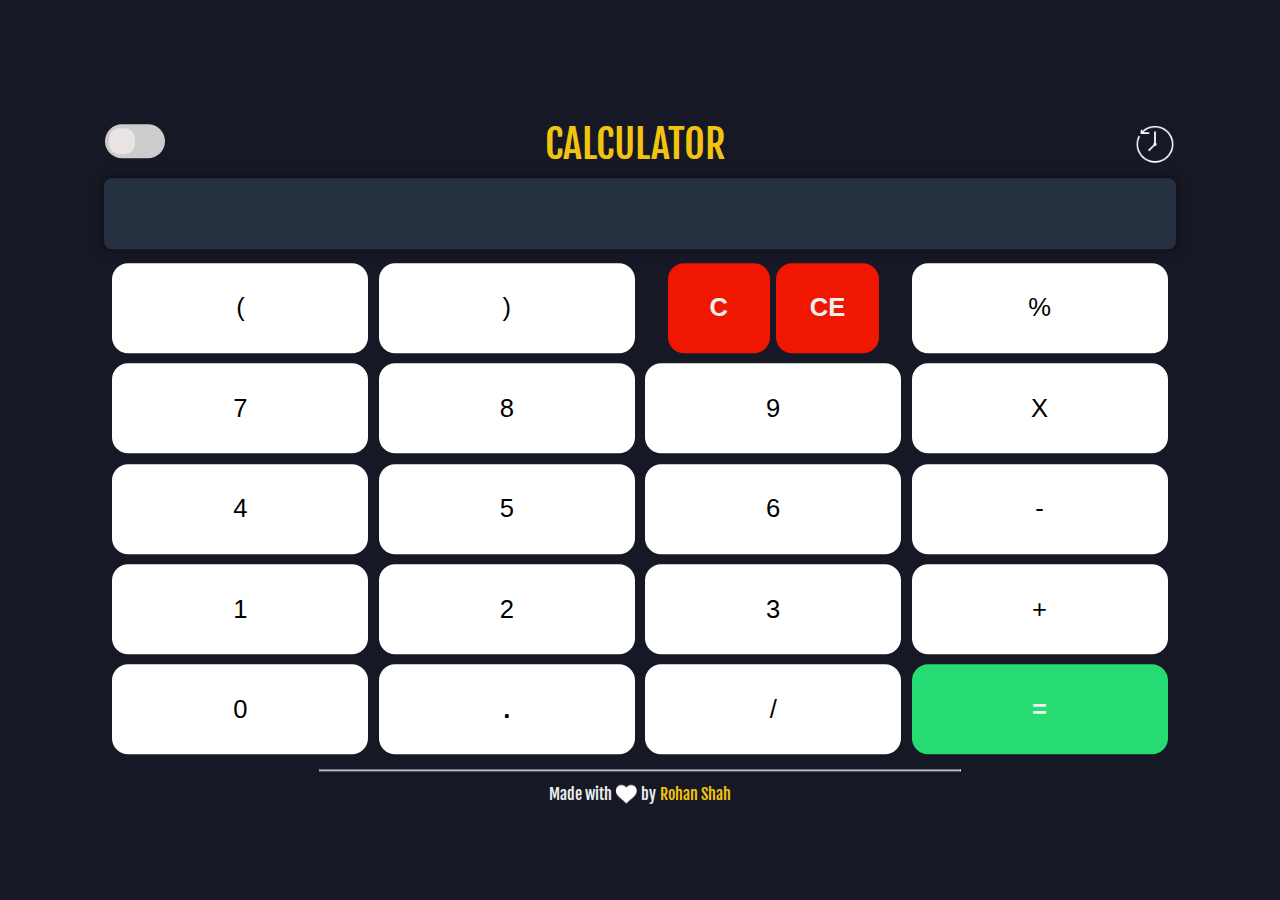
==== index.html @ 9eceb6a0 "Add files via upload" ====
<!DOCTYPE html>
<html lang="en">

<head>
	<meta charset="UTF-8">
	<meta name="viewport" content="width=device-width, height=device-height, initial-scale=1 user-scalable=no, shrink-to-fit=no">
	<meta http-equiv="X-UA-Compatible" content="ie=edge">
	<title>Calculator Rohan Sah</title>
	<link rel="stylesheet" href="./css/style.css">
	<link href="https://fonts.googleapis.com/css?family=Fjalla+One&display=swap" rel="stylesheet">
	<!-- Common Tags -->
    <meta content='#171825' name='theme-color' />
    <meta name="keywords"
        content="JavaScript Calculator, Rohan, JavaScript, Calculator, JavaScript Calculator, JSCalci, JavaScriptCalci, Rohan Shah>
    <!-- Open Graph general (Facebook, Pinterest & Google+) -->
    <meta property="og:title" content="Simple JavaScript Calculator" />
    <meta property="og:description"
        content="Simple JavaScript Calculator by Rohan Shah" />
    <meta property="og:image"
        content="./images/meta.jpg" />
    <meta property="og:site_name" content="Simple JavaScript Calculator" />
    <meta property="og:locale" content="en_US" />
    <meta property="fb:admins" content="245221532650178" />
    <meta property="og:type" content="website" />
    <!-- Search Engine -->
    <meta property="description"
        content="Simple JavaScript Calculator by Rohan Shah" />
    <meta property="image"
        content="./images/meta.jpg" />
    <!-- Schema.org for Google -->
    <meta itemprop="name" content="Simple JavaScript Calculator" />
    <meta itemprop="description"
        content="Simple JavaScript Calculator by Rohan Shah" />
    <meta itemprop="image"
        content="./images/meta.jpg" />
    <!-- Twitter -->
    <meta property="twitter:card" content="summary_large_image" />
    <meta property="twitter:title" content="Simple JavaScript Calculator" />
    <meta property="twitter:description"
        content="Simple JavaScript Calculator by Rohan Shah" />
    <meta property="twitter:creator" content="@rohanshah" />
    <meta property="twitter:creator:id" content="@rohanshah" />
    <meta property="twitter:image:src"
        content="./images/meta.jpg" />
	<meta property="twitter:image" content="Calculator by Rohan Shah" />
	<link rel='icon' type='image/x-icon' href='./images/favicon.ico' />
</head>
<body>
    
	<div class="container">
        <h1>
            <div class="toggle-container">
                <label class="toggle-switch">
                    <input type="checkbox" id="toggle-mode" />
                    <span class="toggle-slider"></span>
                </label>
            </div>
            <a class="tittle" onclick="location.reload();">CALCULATOR</a>
            <img id="historybutton" src="./images/history.png">	
        </h1>
        <div class="calculator">
            <input type="text" name="screen" id="answer" readonly>
            <table>
                <tr>
                    <td><button>(</button></td>
                    <td><button>)</button></td>
                    <td>
                        <div class="row">
                            <div class="col">
                                <button onclick="clearAll()">C</button>
                            </div>
                            <div class="col">
                                <button onclick="deleteLastEntry()">CE</button>
                            </div>
                        </div>
                    </td>
                    <td><button>%</button></td>
                </tr>
                <tr>
                    <td><button>7</button></td>
                    <td><button>8</button></td>
                    <td><button>9</button></td>
                    <td><button>X</button></td>
                </tr>
                <tr>
                    <td><button>4</button></td>
                    <td><button>5</button></td>
                    <td><button>6</button></td>
                    <td><button>-</button></td>
                </tr>
                <tr>
                    <td><button>1</button></td>
                    <td><button>2</button></td>
                    <td><button>3</button></td>
                    <td><button>+</button></td>
                </tr>
                <tr>
                    <td><button>0</button></td>
                    <td><button style="font-weight: bold;">.</button></td>
                    <td><button>/</button></td>
                    <td><button style="background-color: #25db72; font-weight: bold; color: #ecf0f1;">=</button></td>
                </tr>
            </table>
            <hr style="max-width: 50vw;">
            <div style="font-size:1rem; display: flex; align-items: center; justify-content: center;">
                Made with <img style="margin: 0.15rem;" src="./images/heart.png"> by <a style="text-decoration: none; color: #f1c40f; margin-left: 0.25rem;" target="_blank" href="https://www.rohanshah.com.np/">Rohan Shah</a>
            </div>
        </div>
	</div>
    <div id="bar1" class = "bars"></div>
    <div id="bar2" class = "bars"></div>
    <div id="history"></div>
    <div id="turn">
        PLEASE TURN YOUR DEVICE
    </div>
</body>

<script src="./js/calc.js"></script>
<script src="./js/hist.js"></script>
<!-- Global site tag (gtag.js) - Google Analytics -->
<script async src="https://www.googletagmanager.com/gtag/js?id=UA-70447982-5"></script>
<script>
    window.dataLayer = window.dataLayer || [];
    function gtag(){dataLayer.push(arguments);}
    gtag('js', new Date());
    gtag('config', 'UA-70447982-5');
</script>
<script>
	const toggleMode = document.getElementById('toggle-mode');
	const container = document.querySelector('.container');

	toggleMode.addEventListener('change', function() {
		container.classList.toggle('dark-mode');
	});

    document.addEventListener('keydown', function (event) {
        handleKeyPress(event.key);
    });

    // This function will be responsible for handling the button press from the keyboard..Try thses key also if want you can also chnage these settings,...
    function handleKeyPress(key) {
    //  "Enter" key is pressed, trigger the "=" button press
        if (key === 'Enter') {
            handleButtonPress('=');
        }
        // "Delete" or "Backspace" key is pressed, trigger the "CE" button press
        if (key === 'Delete' || key === 'Backspace') {
            handleButtonPress('CE');
        }
        //number key is pressed, trigger the corresponding number button press
        if (/[0-9]/.test(key)) {
            handleButtonPress(key);
        }
        //  operator key is pressed (+, -, *, /), trigger the corresponding operator button press
        if (/[\+\-\*\/%]/.test(key)) {
            handleButtonPress(key);
        }
    }
    function handleButtonPress(value) {
        // This function simulates the button press of the calculator for the given value
        // Find the corresponding button element based on the value
        const button = document.querySelector(`button[value="${value}"]`);
        if (button) {
            button.click();
        }
    }
</script>
</html>
---- css/style.css ----
body,
html {
    padding: 0;
    margin: 0;
    display: flex;
    justify-content: center;
    color: #ecf0f1;
    background-color: rgb(23, 24, 37);
    font-family: 'Fjalla One', sans-serif;
    animation: fadein 1.5s;
    font-family: 'Fjalla One', sans-serif;
}
 @keyframes fadein {
    0% {
        opacity: 0%;
    }
    100%   {
        opacity: 100%;
    }
  }

h1 {
    font-size: 2.5rem;
    font-weight: 500;
    margin-bottom: 0;
    padding: 0 5px;
    display: flex;
    align-items: center;
    justify-content: space-between;
} 

input {
    background-color: rgba(52, 73, 94, 0.5);
    color: #ecf0f1;
    outline: none;
    text-align: right;
    border: none;
    font-size: 3rem;
    width: 80vw;
    margin-bottom: 0.5rem;
    border-radius: 0.5rem;
    padding: 0.5rem 1.5rem;
    -webkit-box-shadow: 0px 0px 10px 0px rgba(0,0,0,0.5);
    -moz-box-shadow: 0px 0px 10px 0px rgba(0,0,0,0.5);
    box-shadow: 0px 0px 10px 0px rgba(0,0,0,0.5);
}

.container {
    margin: auto;
    text-align: center;
    position: absolute;
    top: 50%;
    left: 50%;
    transform: translate(-50%, -50%);
}

.calculator {
    padding: 0.25rem;
    display: inline-block;
}

table {
    margin: auto;
}

button {
    border: none;
    background-color: white;
    width: 20vw;
    height: 10vh;
    padding: 0.5rem 0;
    cursor: pointer;
    margin: 0.25vmax;
    font-size: 2vmax;
    border-radius: 1rem;
    -moz-transition: all ease 0.5s;
    -webkit-transition: all 0.5s ease;
    transition: all 0.5s ease;
    -o-transition: all ease 0.5s;
}
button:active {
    transform: scale(0.95);
    /* Scaling button to 0.98 to its original size */
    box-shadow: 3px 2px 22px 1px rgba(0, 0, 0, 0.24);
    /* Lowering the shadow */
}

button:hover {
    -webkit-box-shadow: 0px 0px 10px 0px rgba(0,0,0,0.5);
    -moz-box-shadow: 0px 0px 10px 0px rgba(0,0,0,0.5);
    box-shadow: 0px 0px 10px 0px rgba(0,0,0,0.5);
    -moz-transition: all ease 0.5s;
    -webkit-transition: all 0.5s ease;
    transition: all 0.5s ease;
    -o-transition: all ease 0.5s;
}

a{
    outline: none;
    -moz-transition: all ease 0.5s;
    -webkit-transition: all 0.5s ease;
    transition: all 0.5s ease;
    -o-transition: all ease 0.5s;
}

a:hover{
    text-shadow: 0px 0px 10px rgba(241, 196, 15, 0.5);
    -moz-transition: all ease 0.5s;
    -webkit-transition: all 0.5s ease;
    transition: all 0.5s ease;
    -o-transition: all ease 0.5s;
}

#turn {
    display: none;
    z-index: 100;
    position: fixed;
}

#historybutton{
    width:40px;
    height:40px;
    border-radius: 20px;
    cursor: pointer;
}

#history{
    position: absolute;
    width:90%;
    height: 80vh;
    top:10vh;
    background-color: white;
    border: 6px solid black;
    border-radius: 10px;
    display: none;
    /* overflow-y: scroll; */
}

.historyelement{
    color: black;
    margin: 20px;
    font-size: 40px;
}

#bar1, #bar2{
    position: absolute;
    width:30px;
    height: 4px;
    background-color: white;
    margin-top: 20px;
    margin-right: 20px;
    margin-left: 93%;
    transform: rotate(45deg);
    cursor: pointer;
    display: none;
}

#bar2{
    transform: rotate(135deg);
}

@media (orientation: landscape) and (max-height: 500px) {
    #turn {
        width: 100vw;
        height: 100vh;
        display: flex;
        justify-content: center;
        align-items: center;
        font-size: 2rem;
        color: rgba(52, 73, 94, 1.0);
        background-color: rgba(236, 240, 241, 1.0);
    }
}

@media (max-width: 700px) {
    td button{
        font-size: 18px;
        font-weight: 600;
    }
}

.toggle-container {
    margin: 10px -10px 0 0;
    
}

.tittle{
    text-decoration: none; 
    color: #f1c40f;
    cursor: pointer;
    margin-left: -20px;
}

.toggle-switch {
    position: relative;
    display: inline-block;
    width: 60px;
    height: 34px;
}

.toggle-switch input {
    opacity: 0;
    width: 0;
    height: 0;
}

.toggle-slider {
    position: absolute;
    cursor: pointer;
    top: 0;
    left: 0;
    right: 0;
    bottom: 0;
    background-color: #ccc;
    -webkit-transition: .4s;
    transition: .4s;
    border-radius: 34px;
}

.toggle-slider:before {
    position: absolute;
    content: "";
    height: 26px;
    width: 26px;
    left: 4px;
    bottom: 4px;
    background-color: rgb(233, 227, 227);
    -webkit-transition: .4s;
    transition: .4s;
    border-radius: 50%;
    border-radius: 10px;
}

input:checked + .toggle-slider {
    background-color: #2a2c2e;
    border-radius: 10px;
}

input:focus + .toggle-slider {
    box-shadow: 0 0 1px #2b2c2d;
    border-radius: 10px;
}


input:checked + .toggle-slider:before {
    -webkit-transform: translateX(26px);
    -ms-transform: translateX(26px);
    transform: translateX(26px);
}

/* Dark mode styles */

.dark-mode {
    background-color: black;
    border-radius: 10px;
    color: #fff;
}

.dark-mode body,
.dark-mode html {
     background-color: black; 
     border-radius: 10px;
     
}

.dark-mode .calculator {
     background-color: black; 
     border-radius: 10px;
   
}

.dark-mode table {
    color: #fff;
    border-radius: 10px;
}

.dark-mode button {
    background-color: #555;
    color: #fff;
    border-radius: 10px;
}


 .dark-mode a {
    color: #fff;
    border-radius: 10px;
}

.row{
    display: flex;
    font-size: 1rem;
    justify-content: center;
    max-width: 20vw;
    margin: auto;
}

.row .col button{
    background-color: #f01600;
    font-weight: bold;
    color: #ecf0f1; 
    width: 8vw;
}

@media (max-width: 700px) {
    .row .col button{
        width: 10vw;
    }
}
 
#answer {
    caret-color: #0f38f1;
}
/* Negative Numbers */
.negative {
    color: red;
  }
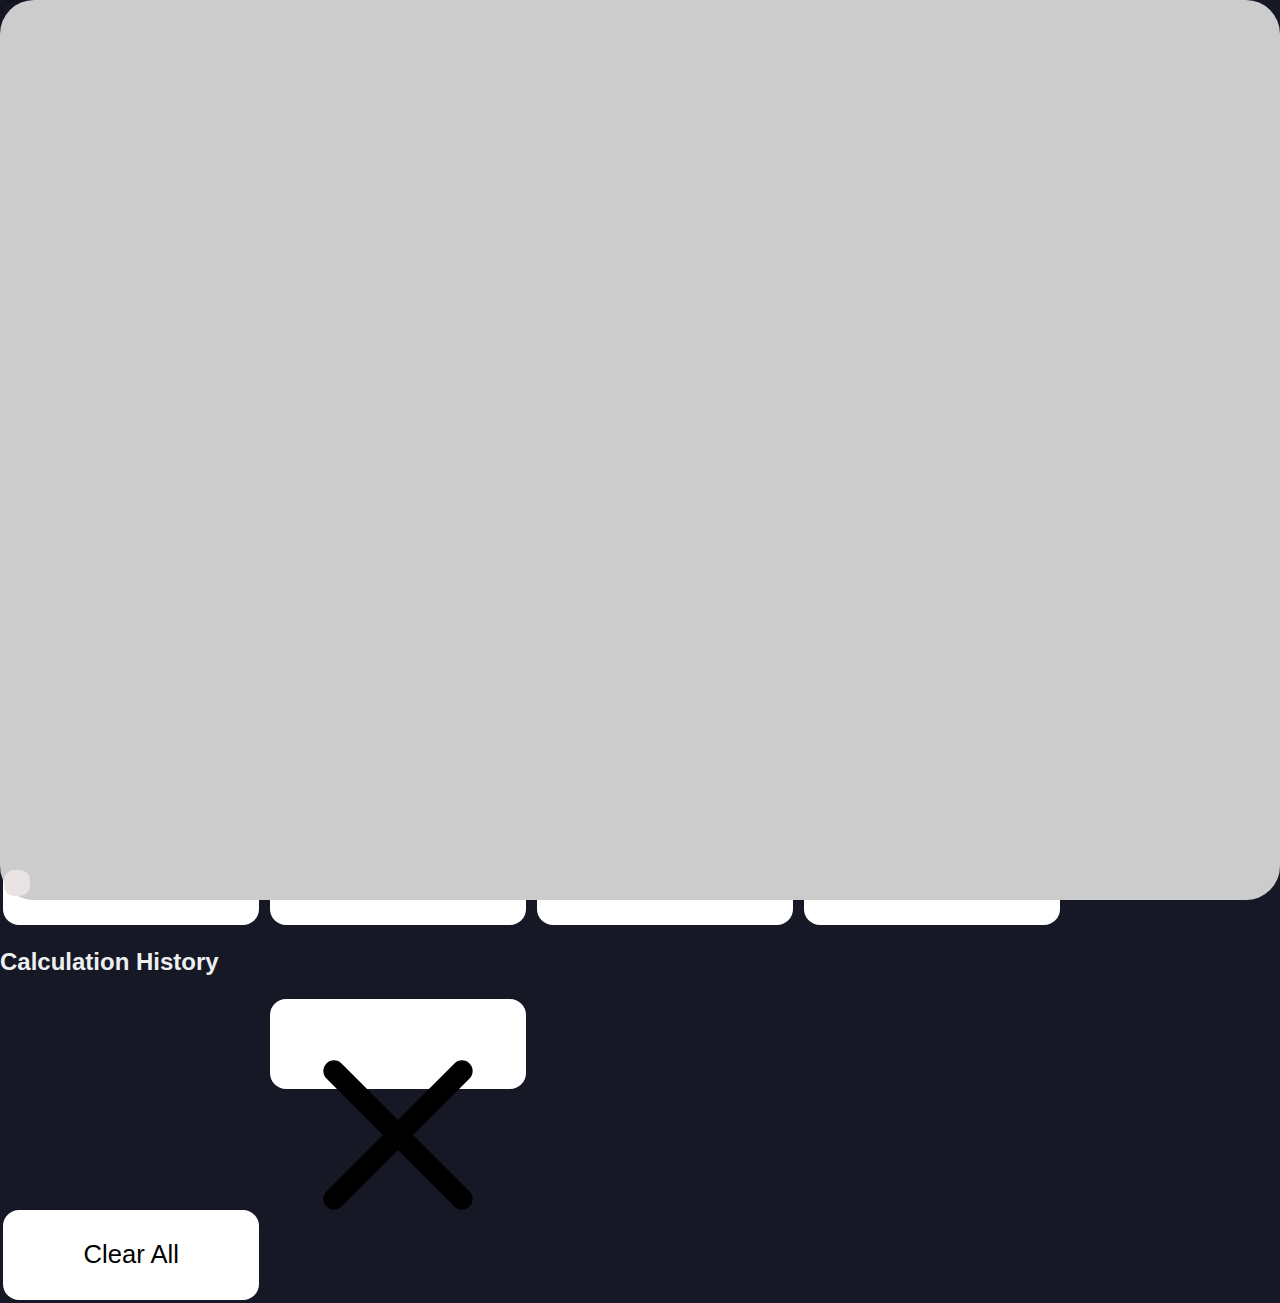
==== commit 4514e3a8: "Update index.html" ====
--- a/index.html
+++ b/index.html
@@ -2,167 +2,126 @@
 <html lang="en">
 
 <head>
-	<meta charset="UTF-8">
-	<meta name="viewport" content="width=device-width, height=device-height, initial-scale=1 user-scalable=no, shrink-to-fit=no">
-	<meta http-equiv="X-UA-Compatible" content="ie=edge">
-	<title>Calculator Rohan Sah</title>
-	<link rel="stylesheet" href="./css/style.css">
-	<link href="https://fonts.googleapis.com/css?family=Fjalla+One&display=swap" rel="stylesheet">
-	<!-- Common Tags -->
+    <meta charset="UTF-8">
+    <meta name="viewport" content="width=device-width, initial-scale=1.0">
+    <meta http-equiv="X-UA-Compatible" content="ie=edge">
+    <title>NeoCalc - Advanced Calculator</title>
+    <link rel="stylesheet" href="./css/style.css">
+    <link rel="preconnect" href="https://fonts.googleapis.com">
+    <link rel="preconnect" href="https://fonts.gstatic.com" crossorigin>
+    <link href="https://fonts.googleapis.com/css2?family=Inter:wght@300;400;500;600;700&family=Poppins:wght@400;500;600;700&display=swap" rel="stylesheet">
+    <!-- Common Tags -->
     <meta content='#171825' name='theme-color' />
-    <meta name="keywords"
-        content="JavaScript Calculator, Rohan, JavaScript, Calculator, JavaScript Calculator, JSCalci, JavaScriptCalci, Rohan Shah>
+    <meta name="keywords" content="JavaScript Calculator, Advanced Calculator, NeoCalc, Modern Calculator, Web Calculator">
     <!-- Open Graph general (Facebook, Pinterest & Google+) -->
-    <meta property="og:title" content="Simple JavaScript Calculator" />
-    <meta property="og:description"
-        content="Simple JavaScript Calculator by Rohan Shah" />
-    <meta property="og:image"
-        content="./images/meta.jpg" />
-    <meta property="og:site_name" content="Simple JavaScript Calculator" />
+    <meta property="og:title" content="NeoCalc - Advanced Calculator" />
+    <meta property="og:description" content="Modern, feature-rich calculator with history tracking" />
+    <meta property="og:image" content="./images/meta.jpg" />
+    <meta property="og:site_name" content="NeoCalc - Advanced Calculator" />
     <meta property="og:locale" content="en_US" />
-    <meta property="fb:admins" content="245221532650178" />
     <meta property="og:type" content="website" />
     <!-- Search Engine -->
-    <meta property="description"
-        content="Simple JavaScript Calculator by Rohan Shah" />
-    <meta property="image"
-        content="./images/meta.jpg" />
+    <meta property="description" content="Modern, feature-rich calculator with history tracking" />
+    <meta property="image" content="./images/meta.jpg" />
     <!-- Schema.org for Google -->
-    <meta itemprop="name" content="Simple JavaScript Calculator" />
-    <meta itemprop="description"
-        content="Simple JavaScript Calculator by Rohan Shah" />
-    <meta itemprop="image"
-        content="./images/meta.jpg" />
+    <meta itemprop="name" content="NeoCalc - Advanced Calculator" />
+    <meta itemprop="description" content="Modern, feature-rich calculator with history tracking" />
+    <meta itemprop="image" content="./images/meta.jpg" />
     <!-- Twitter -->
     <meta property="twitter:card" content="summary_large_image" />
-    <meta property="twitter:title" content="Simple JavaScript Calculator" />
-    <meta property="twitter:description"
-        content="Simple JavaScript Calculator by Rohan Shah" />
-    <meta property="twitter:creator" content="@rohanshah" />
-    <meta property="twitter:creator:id" content="@rohanshah" />
-    <meta property="twitter:image:src"
-        content="./images/meta.jpg" />
-	<meta property="twitter:image" content="Calculator by Rohan Shah" />
-	<link rel='icon' type='image/x-icon' href='./images/favicon.ico' />
+    <meta property="twitter:title" content="NeoCalc - Advanced Calculator" />
+    <meta property="twitter:description" content="Modern, feature-rich calculator with history tracking" />
+    <link rel='icon' type='image/png' href='./images/favicon.ico' />
 </head>
+
 <body>
-    
-	<div class="container">
-        <h1>
-            <div class="toggle-container">
-                <label class="toggle-switch">
-                    <input type="checkbox" id="toggle-mode" />
-                    <span class="toggle-slider"></span>
-                </label>
+    <div class="app-container">
+        <div class="calculator-container">
+            <div class="calculator-header">
+                <div class="theme-toggle">
+                    <input type="checkbox" id="toggle-mode" class="theme-toggle-input">
+                    <label for="toggle-mode" class="theme-toggle-label">
+                        <span class="toggle-icon light-icon">☀️</span>
+                        <span class="toggle-icon dark-icon">🌙</span>
+                        <span class="toggle-slider"></span>
+                    </label>
+                </div>
+                <h1 class="app-title">Neo<span>Calc</span></h1>
+                <button id="historyButton" class="history-button" aria-label="View calculation history">
+                    <svg xmlns="http://www.w3.org/2000/svg" viewBox="0 0 24 24" fill="none" stroke="currentColor" stroke-width="2" stroke-linecap="round" stroke-linejoin="round">
+                        <path d="M12 2v10l4.24 4.24"></path>
+                        <circle cx="12" cy="12" r="10"></circle>
+                    </svg>
+                </button>
             </div>
-            <a class="tittle" onclick="location.reload();">CALCULATOR</a>
-            <img id="historybutton" src="./images/history.png">	
-        </h1>
-        <div class="calculator">
-            <input type="text" name="screen" id="answer" readonly>
-            <table>
-                <tr>
-                    <td><button>(</button></td>
-                    <td><button>)</button></td>
-                    <td>
-                        <div class="row">
-                            <div class="col">
-                                <button onclick="clearAll()">C</button>
-                            </div>
-                            <div class="col">
-                                <button onclick="deleteLastEntry()">CE</button>
-                            </div>
-                        </div>
-                    </td>
-                    <td><button>%</button></td>
-                </tr>
-                <tr>
-                    <td><button>7</button></td>
-                    <td><button>8</button></td>
-                    <td><button>9</button></td>
-                    <td><button>X</button></td>
-                </tr>
-                <tr>
-                    <td><button>4</button></td>
-                    <td><button>5</button></td>
-                    <td><button>6</button></td>
-                    <td><button>-</button></td>
-                </tr>
-                <tr>
-                    <td><button>1</button></td>
-                    <td><button>2</button></td>
-                    <td><button>3</button></td>
-                    <td><button>+</button></td>
-                </tr>
-                <tr>
-                    <td><button>0</button></td>
-                    <td><button style="font-weight: bold;">.</button></td>
-                    <td><button>/</button></td>
-                    <td><button style="background-color: #25db72; font-weight: bold; color: #ecf0f1;">=</button></td>
-                </tr>
-            </table>
-            <hr style="max-width: 50vw;">
-            <div style="font-size:1rem; display: flex; align-items: center; justify-content: center;">
-                Made with <img style="margin: 0.15rem;" src="./images/heart.png"> by <a style="text-decoration: none; color: #f1c40f; margin-left: 0.25rem;" target="_blank" href="https://www.rohanshah.com.np/">Rohan Shah</a>
+
+            <div class="calculator-display">
+                <div class="previous-operation" id="prevOperation"></div>
+                <input type="text" name="screen" id="answer" class="calculator-screen" readonly>
+            </div>
+
+            <div class="calculator-keypad">
+                <button class="btn function-btn" data-action="clear">C</button>
+                <button class="btn function-btn" data-action="backspace">⌫</button>
+                <button class="btn operator-btn" data-action="(">(</button>
+                <button class="btn operator-btn" data-action=")">)</button>
+
+                <button class="btn number-btn" data-action="7">7</button>
+                <button class="btn number-btn" data-action="8">8</button>
+                <button class="btn number-btn" data-action="9">9</button>
+                <button class="btn operator-btn" data-action="*">×</button>
+
+                <button class="btn number-btn" data-action="4">4</button>
+                <button class="btn number-btn" data-action="5">5</button>
+                <button class="btn number-btn" data-action="6">6</button>
+                <button class="btn operator-btn" data-action="-">−</button>
+
+                <button class="btn number-btn" data-action="1">1</button>
+                <button class="btn number-btn" data-action="2">2</button>
+                <button class="btn number-btn" data-action="3">3</button>
+                <button class="btn operator-btn" data-action="+">+</button>
+
+                <button class="btn number-btn" data-action="0">0</button>
+                <button class="btn number-btn" data-action=".">.</button>
+                <button class="btn operator-btn" data-action="/">÷</button>
+                <button class="btn equals-btn" data-action="=">=</button>
             </div>
         </div>
-	</div>
-    <div id="bar1" class = "bars"></div>
-    <div id="bar2" class = "bars"></div>
-    <div id="history"></div>
-    <div id="turn">
-        PLEASE TURN YOUR DEVICE
+
+        <div id="historyPanel" class="history-panel">
+            <div class="history-header">
+                <h2>Calculation History</h2>
+                <div class="history-actions">
+                    <button id="clearHistoryBtn" class="clear-history-btn">Clear All</button>
+                    <button id="closeHistoryBtn" class="close-history-btn">
+                        <svg xmlns="http://www.w3.org/2000/svg" viewBox="0 0 24 24" fill="none" stroke="currentColor" stroke-width="2" stroke-linecap="round" stroke-linejoin="round">
+                            <line x1="18" y1="6" x2="6" y2="18"></line>
+                            <line x1="6" y1="6" x2="18" y2="18"></line>
+                        </svg>
+                    </button>
+                </div>
+            </div>
+            <div id="historyContent" class="history-content">
+                <!-- History items will be populated here -->
+            </div>
+        </div>
     </div>
+
+    <div id="orientationWarning" class="orientation-warning">
+        <svg xmlns="http://www.w3.org/2000/svg" viewBox="0 0 24 24" fill="none" stroke="currentColor" stroke-width="2" stroke-linecap="round" stroke-linejoin="round">
+            <path d="M10.29 3.86L1.82 18a2 2 0 0 0 1.71 3h16.94a2 2 0 0 0 1.71-3L13.71 3.86a2 2 0 0 0-3.42 0z"></path>
+            <line x1="12" y1="9" x2="12" y2="13"></line>
+            <line x1="12" y1="17" x2="12.01" y2="17"></line>
+        </svg>
+        <p>Please rotate your device for a better experience</p>
+    </div>
+
+    <footer class="app-footer">
+        <p>Made with <span class="heart">❤</span> by <a href="https://www.rohanshah.com.np/" target="_blank" rel="noopener">Rohan Shah</a></p>
+    </footer>
+
+    <script src="./js/calc.js"></script>
+    <script src="./js/history.js"></script>
+    <script src="./js/offline.js"></script>
 </body>
-
-<script src="./js/calc.js"></script>
-<script src="./js/hist.js"></script>
-<!-- Global site tag (gtag.js) - Google Analytics -->
-<script async src="https://www.googletagmanager.com/gtag/js?id=UA-70447982-5"></script>
-<script>
-    window.dataLayer = window.dataLayer || [];
-    function gtag(){dataLayer.push(arguments);}
-    gtag('js', new Date());
-    gtag('config', 'UA-70447982-5');
-</script>
-<script>
-	const toggleMode = document.getElementById('toggle-mode');
-	const container = document.querySelector('.container');
-
-	toggleMode.addEventListener('change', function() {
-		container.classList.toggle('dark-mode');
-	});
-
-    document.addEventListener('keydown', function (event) {
-        handleKeyPress(event.key);
-    });
-
-    // This function will be responsible for handling the button press from the keyboard..Try thses key also if want you can also chnage these settings,...
-    function handleKeyPress(key) {
-    //  "Enter" key is pressed, trigger the "=" button press
-        if (key === 'Enter') {
-            handleButtonPress('=');
-        }
-        // "Delete" or "Backspace" key is pressed, trigger the "CE" button press
-        if (key === 'Delete' || key === 'Backspace') {
-            handleButtonPress('CE');
-        }
-        //number key is pressed, trigger the corresponding number button press
-        if (/[0-9]/.test(key)) {
-            handleButtonPress(key);
-        }
-        //  operator key is pressed (+, -, *, /), trigger the corresponding operator button press
-        if (/[\+\-\*\/%]/.test(key)) {
-            handleButtonPress(key);
-        }
-    }
-    function handleButtonPress(value) {
-        // This function simulates the button press of the calculator for the given value
-        // Find the corresponding button element based on the value
-        const button = document.querySelector(`button[value="${value}"]`);
-        if (button) {
-            button.click();
-        }
-    }
-</script>
-</html>+</html>
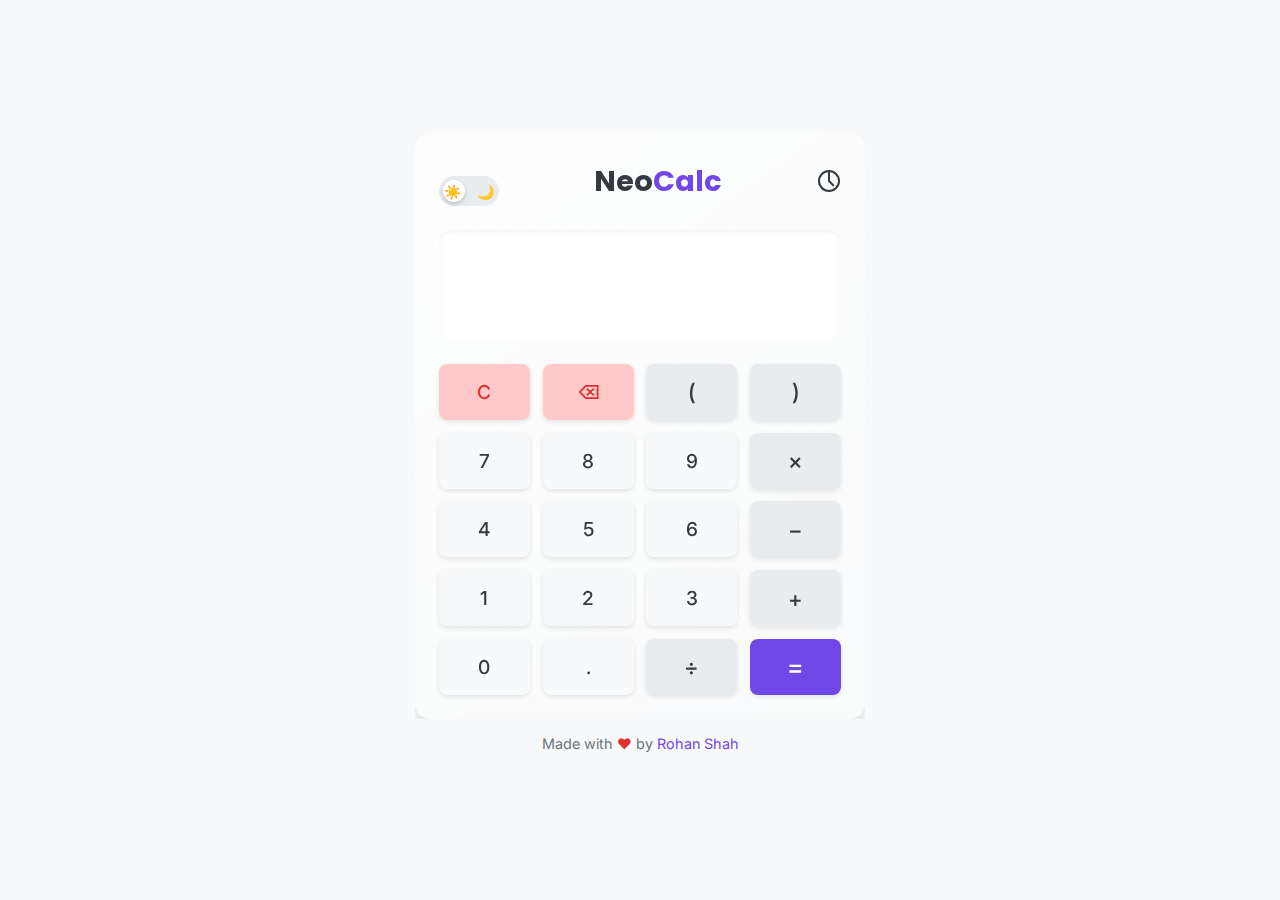
==== commit 937de151: "Update index.html" ====
--- a/index.html
+++ b/index.html
@@ -12,7 +12,7 @@
     <link href="https://fonts.googleapis.com/css2?family=Inter:wght@300;400;500;600;700&family=Poppins:wght@400;500;600;700&display=swap" rel="stylesheet">
     <!-- Common Tags -->
     <meta content='#171825' name='theme-color' />
-    <meta name="keywords" content="JavaScript Calculator, Advanced Calculator, NeoCalc, Modern Calculator, Web Calculator">
+    <meta name="keywords" content="JavaScript Calculator, NeoCalc - Advanced Calculator, NeoCalculator,  Advanced Calculator, NeoCalc, Modern Calculator, Web Calculator">
     <!-- Open Graph general (Facebook, Pinterest & Google+) -->
     <meta property="og:title" content="NeoCalc - Advanced Calculator" />
     <meta property="og:description" content="Modern, feature-rich calculator with history tracking" />
--- a/css/style.css
+++ b/css/style.css
@@ -1,316 +1,578 @@
-body,
-html {
-    padding: 0;
-    margin: 0;
-    display: flex;
-    justify-content: center;
-    color: #ecf0f1;
-    background-color: rgb(23, 24, 37);
-    font-family: 'Fjalla One', sans-serif;
-    animation: fadein 1.5s;
-    font-family: 'Fjalla One', sans-serif;
-}
- @keyframes fadein {
-    0% {
-        opacity: 0%;
-    }
-    100%   {
-        opacity: 100%;
-    }
-  }
-
-h1 {
-    font-size: 2.5rem;
-    font-weight: 500;
-    margin-bottom: 0;
-    padding: 0 5px;
-    display: flex;
-    align-items: center;
-    justify-content: space-between;
-} 
-
-input {
-    background-color: rgba(52, 73, 94, 0.5);
-    color: #ecf0f1;
-    outline: none;
-    text-align: right;
-    border: none;
-    font-size: 3rem;
-    width: 80vw;
-    margin-bottom: 0.5rem;
-    border-radius: 0.5rem;
-    padding: 0.5rem 1.5rem;
-    -webkit-box-shadow: 0px 0px 10px 0px rgba(0,0,0,0.5);
-    -moz-box-shadow: 0px 0px 10px 0px rgba(0,0,0,0.5);
-    box-shadow: 0px 0px 10px 0px rgba(0,0,0,0.5);
-}
-
-.container {
-    margin: auto;
-    text-align: center;
-    position: absolute;
-    top: 50%;
-    left: 50%;
-    transform: translate(-50%, -50%);
-}
-
-.calculator {
-    padding: 0.25rem;
-    display: inline-block;
-}
-
-table {
-    margin: auto;
-}
-
-button {
-    border: none;
-    background-color: white;
-    width: 20vw;
-    height: 10vh;
-    padding: 0.5rem 0;
-    cursor: pointer;
-    margin: 0.25vmax;
-    font-size: 2vmax;
-    border-radius: 1rem;
-    -moz-transition: all ease 0.5s;
-    -webkit-transition: all 0.5s ease;
-    transition: all 0.5s ease;
-    -o-transition: all ease 0.5s;
-}
-button:active {
-    transform: scale(0.95);
-    /* Scaling button to 0.98 to its original size */
-    box-shadow: 3px 2px 22px 1px rgba(0, 0, 0, 0.24);
-    /* Lowering the shadow */
-}
-
-button:hover {
-    -webkit-box-shadow: 0px 0px 10px 0px rgba(0,0,0,0.5);
-    -moz-box-shadow: 0px 0px 10px 0px rgba(0,0,0,0.5);
-    box-shadow: 0px 0px 10px 0px rgba(0,0,0,0.5);
-    -moz-transition: all ease 0.5s;
-    -webkit-transition: all 0.5s ease;
-    transition: all 0.5s ease;
-    -o-transition: all ease 0.5s;
-}
-
-a{
-    outline: none;
-    -moz-transition: all ease 0.5s;
-    -webkit-transition: all 0.5s ease;
-    transition: all 0.5s ease;
-    -o-transition: all ease 0.5s;
-}
-
-a:hover{
-    text-shadow: 0px 0px 10px rgba(241, 196, 15, 0.5);
-    -moz-transition: all ease 0.5s;
-    -webkit-transition: all 0.5s ease;
-    transition: all 0.5s ease;
-    -o-transition: all ease 0.5s;
-}
-
-#turn {
-    display: none;
-    z-index: 100;
-    position: fixed;
-}
-
-#historybutton{
-    width:40px;
-    height:40px;
-    border-radius: 20px;
-    cursor: pointer;
-}
-
-#history{
-    position: absolute;
-    width:90%;
-    height: 80vh;
-    top:10vh;
-    background-color: white;
-    border: 6px solid black;
-    border-radius: 10px;
-    display: none;
-    /* overflow-y: scroll; */
-}
-
-.historyelement{
-    color: black;
-    margin: 20px;
-    font-size: 40px;
-}
-
-#bar1, #bar2{
-    position: absolute;
-    width:30px;
-    height: 4px;
-    background-color: white;
-    margin-top: 20px;
-    margin-right: 20px;
-    margin-left: 93%;
-    transform: rotate(45deg);
-    cursor: pointer;
-    display: none;
-}
-
-#bar2{
-    transform: rotate(135deg);
+:root {
+  /* Light theme */
+  --bg-color-light: #f8f9fa;
+  --text-color-light: #343a40;
+  --btn-bg-light: #ffffff;
+  --btn-text-light: #343a40;
+  --btn-shadow-light: rgba(0, 0, 0, 0.1);
+  --accent-color-light: #7048e8;
+  --display-bg-light: #ffffff;
+  --number-btn-bg-light: #f8f9fa;
+  --operator-btn-bg-light: #e9ecef;
+  --equals-btn-bg-light: #7048e8;
+  --equals-btn-text-light: #ffffff;
+  --function-btn-bg-light: #ffc9c9;
+  --function-btn-text-light: #e03131;
+  --history-bg-light: #ffffff;
+  --history-item-bg-light: #f8f9fa;
+  --history-border-light: #e9ecef;
+
+  /* Dark theme */
+  --bg-color-dark: #1a1b2e;
+  --text-color-dark: #e9ecef;
+  --btn-bg-dark: #252a41;
+  --btn-text-dark: #e9ecef;
+  --btn-shadow-dark: rgba(0, 0, 0, 0.3);
+  --accent-color-dark: #7950f2;
+  --display-bg-dark: #252a41;
+  --number-btn-bg-dark: #2b3151;
+  --operator-btn-bg-dark: #343a59;
+  --equals-btn-bg-dark: #7950f2;
+  --equals-btn-text-dark: #ffffff;
+  --function-btn-bg-dark: #4d2626;
+  --function-btn-text-dark: #ff8787;
+  --history-bg-dark: #252a41;
+  --history-item-bg-dark: #2b3151;
+  --history-border-dark: #343a59;
+
+  /* Common variables */
+  --border-radius-sm: 8px;
+  --border-radius-md: 12px;
+  --border-radius-lg: 16px;
+  --transition-speed: 0.3s;
+  --box-shadow: 0 10px 20px rgba(0, 0, 0, 0.1);
+}
+
+* {
+  margin: 0;
+  padding: 0;
+  box-sizing: border-box;
+}
+
+body {
+  font-family: 'Inter', sans-serif;
+  background-color: var(--bg-color-light);
+  color: var(--text-color-light);
+  min-height: 100vh;
+  display: flex;
+  flex-direction: column; /* Changed to column */
+  justify-content: center;
+  align-items: center;
+  transition: background-color var(--transition-speed), color var(--transition-speed);
+  position: relative;
+  padding: 1rem;
+  overflow-x: hidden; /* Prevent horizontal scrolling */
+}
+
+
+.app-container {
+  display: flex;
+  flex-direction: column;
+  align-items: center;
+  gap: 1.5rem;
+  width: 100%;
+  max-width: 450px;
+  position: relative; /* Add this to contain absolutely positioned elements */
+  overflow-x: hidden; /* Prevent horizontal scrolling */
+}
+
+
+.calculator-container {
+  width: 100%;
+  background: linear-gradient(145deg, rgba(255, 255, 255, 0.7), rgba(255, 255, 255, 0.3));
+  backdrop-filter: blur(10px);
+  border-radius: var(--border-radius-lg);
+  box-shadow: var(--box-shadow);
+  overflow: hidden;
+  padding: 1.5rem;
+  transition: all var(--transition-speed);
+}
+
+/* Header Styles */
+.calculator-header {
+  display: flex;
+  justify-content: space-between;
+  align-items: center;
+  margin-bottom: 1.5rem;
+}
+
+.app-title {
+  font-family: 'Poppins', sans-serif;
+  font-size: 1.8rem;
+  font-weight: 700;
+  text-align: center;
+  color: var(--text-color-light);
+  transition: color var(--transition-speed);
+}
+
+.app-title span {
+  color: var(--accent-color-light);
+  transition: color var(--transition-speed);
+}
+
+/* Theme Toggle Styles */
+.theme-toggle {
+  position: relative;
+  display: inline-block;
+}
+
+.theme-toggle-input {
+  opacity: 0;
+  width: 0;
+  height: 0;
+}
+
+.theme-toggle-label {
+  position: relative;
+  display: flex;
+  align-items: center;
+  justify-content: space-between;
+  width: 60px;
+  height: 30px;
+  background-color: #e9ecef;
+  border-radius: 30px;
+  padding: 0 5px;
+  cursor: pointer;
+  transition: background-color var(--transition-speed);
+}
+
+.theme-toggle-label .toggle-slider {
+  position: absolute;
+  left: 4px;
+  width: 22px;
+  height: 22px;
+  background-color: white;
+  border-radius: 50%;
+  transition: transform var(--transition-speed);
+  box-shadow: 0 2px 4px rgba(0, 0, 0, 0.2);
+}
+
+.theme-toggle-input:checked + .theme-toggle-label .toggle-slider {
+  transform: translateX(30px);
+}
+
+.theme-toggle-input:checked + .theme-toggle-label {
+  background-color: var(--accent-color-dark);
+}
+
+.toggle-icon {
+  font-size: 14px;
+  z-index: 1;
+}
+
+/* Display Styles */
+.calculator-display {
+  background-color: var(--display-bg-light);
+  border-radius: var(--border-radius-md);
+  padding: 1rem;
+  margin-bottom: 1.5rem;
+  box-shadow: inset 0 2px 5px rgba(0, 0, 0, 0.05);
+  transition: background-color var(--transition-speed);
+}
+
+.previous-operation {
+  min-height: 24px;
+  font-size: 0.9rem;
+  color: #6c757d;
+  text-align: right;
+  overflow: hidden;
+  white-space: nowrap;
+  text-overflow: ellipsis;
+  margin-bottom: 0.3rem;
+}
+
+.calculator-screen {
+  width: 100%;
+  background: transparent;
+  border: none;
+  outline: none;
+  color: var(--text-color-light);
+  font-size: 2.5rem;
+  font-weight: 500;
+  text-align: right;
+  font-family: 'Inter', sans-serif;
+  transition: color var(--transition-speed);
+  caret-color: var(--accent-color-light);
+}
+
+/* Keypad Styles */
+.calculator-keypad {
+  display: grid;
+  grid-template-columns: repeat(4, 1fr);
+  gap: 0.8rem;
+}
+
+.btn {
+  border: none;
+  border-radius: var(--border-radius-sm);
+  font-family: 'Inter', sans-serif;
+  font-size: 1.2rem;
+  font-weight: 500;
+  height: 3.5rem;
+  cursor: pointer;
+  transition: all 0.2s;
+  user-select: none;
+  display: flex;
+  align-items: center;
+  justify-content: center;
+  box-shadow: 0 2px 5px var(--btn-shadow-light);
+}
+
+.btn:active {
+  transform: translateY(2px);
+  box-shadow: 0 1px 2px var(--btn-shadow-light);
+}
+
+.number-btn {
+  background-color: var(--number-btn-bg-light);
+  color: var(--btn-text-light);
+}
+
+.operator-btn {
+  background-color: var(--operator-btn-bg-light);
+  color: var(--btn-text-light);
+  font-size: 1.4rem;
+}
+
+.function-btn {
+  background-color: var(--function-btn-bg-light);
+  color: var(--function-btn-text-light);
+}
+
+.equals-btn {
+  background-color: var(--equals-btn-bg-light);
+  color: var(--equals-btn-text-light);
+  font-size: 1.6rem;
+}
+
+/* History Button Style */
+.history-button {
+  background: transparent;
+  border: none;
+  cursor: pointer;
+  display: flex;
+  align-items: center;
+  justify-content: center;
+  color: var(--text-color-light);
+  transition: color var(--transition-speed);
+}
+
+.history-button svg {
+  width: 24px;
+  height: 24px;
+}
+
+/* History Panel */
+.history-panel {
+  position: absolute;
+  top: 0;
+  right: -100%;
+  width: 100%;
+  max-width: 450px;
+  height: 100%;
+  background-color: var(--history-bg-light);
+  box-shadow: -5px 0 15px rgba(0, 0, 0, 0.1);
+  transition: transform var(--transition-speed); /* Change from right to transform */
+  transform: translateX(100%); /* Start off-screen */
+  z-index: 10;
+  display: flex;
+  flex-direction: column;
+  border-radius: var(--border-radius-lg) 0 0 var(--border-radius-lg);
+}
+
+.history-panel.active {
+  right: 0; /* Keep this for compatibility */
+  transform: translateX(0); /* Slide in with transform instead */
+}
+
+.history-header {
+  display: flex;
+  justify-content: space-between;
+  align-items: center;
+  padding: 1.5rem;
+  border-bottom: 1px solid var(--history-border-light);
+}
+
+.history-header h2 {
+  font-family: 'Poppins', sans-serif;
+  font-size: 1.5rem;
+  font-weight: 600;
+}
+
+.history-actions {
+  display: flex;
+  gap: 0.5rem;
+}
+
+.clear-history-btn, .close-history-btn {
+  background: transparent;
+  border: none;
+  cursor: pointer;
+  display: flex;
+  align-items: center;
+  color: var(--accent-color-light);
+  font-family: 'Inter', sans-serif;
+  font-size: 0.9rem;
+  transition: color var(--transition-speed);
+}
+
+.close-history-btn svg {
+  width: 24px;
+  height: 24px;
+}
+
+.history-content {
+  flex: 1;
+  overflow-y: auto;
+  padding: 1rem;
+}
+
+.history-item {
+  background-color: var(--history-item-bg-light);
+  border-radius: var(--border-radius-sm);
+  padding: 1rem;
+  margin-bottom: 0.8rem;
+  transition: background-color var(--transition-speed);
+}
+
+.history-expression {
+  font-size: 1rem;
+  margin-bottom: 0.5rem;
+  color: #6c757d;
+}
+
+.history-result {
+  font-size: 1.5rem;
+  font-weight: 500;
+}
+
+.history-result.negative {
+  color: #e03131;
+}
+
+.history-result.positive {
+  color: #2b8a3e;
+}
+
+.history-date {
+  font-size: 0.8rem;
+  color: #adb5bd;
+  margin-top: 0.5rem;
+  text-align: right;
+}
+
+.empty-history {
+  display: flex;
+  flex-direction: column;
+  align-items: center;
+  justify-content: center;
+  height: 100%;
+  color: #adb5bd;
+  text-align: center;
+  padding: 2rem;
+}
+
+.empty-history svg {
+  width: 64px;
+  height: 64px;
+  margin-bottom: 1rem;
+  opacity: 0.5;
+}
+
+/* Orientation Warning */
+.orientation-warning {
+  display: none;
+  position: fixed;
+  top: 0;
+  left: 0;
+  width: 100%;
+  height: 100%;
+  background-color: var(--bg-color-light);
+  z-index: 100;
+  flex-direction: column;
+  align-items: center;
+  justify-content: center;
+  padding: 2rem;
+  text-align: center;
+}
+
+.orientation-warning svg {
+  width: 64px;
+  height: 64px;
+  margin-bottom: 1rem;
+  color: var(--accent-color-light);
+}
+
+/* Footer */
+.app-footer {
+  text-align: center;
+  padding: 1rem 0;
+  font-size: 0.9rem;
+  color: #6c757d;
+  width: 100%;
+  position: relative; /* Keep footer in document flow */
+  z-index: 1; /* Lower than history panel */
+}
+
+
+.app-footer .heart {
+  color: #e03131;
+  display: inline-block;
+  animation: heartbeat 1.5s infinite;
+}
+
+.app-footer a {
+  color: var(--accent-color-light);
+  text-decoration: none;
+  transition: color var(--transition-speed);
+}
+
+.app-footer a:hover {
+  text-decoration: underline;
+}
+
+@keyframes heartbeat {
+  0%, 100% { transform: scale(1); }
+  50% { transform: scale(1.1); }
+}
+
+/* Dark Theme */
+body.dark-mode {
+  background-color: var(--bg-color-dark);
+  color: var(--text-color-dark);
+}
+
+body.dark-mode .calculator-container {
+  background: linear-gradient(145deg, rgba(37, 42, 65, 0.9), rgba(37, 42, 65, 0.7));
+}
+
+body.dark-mode .app-title {
+  color: var(--text-color-dark);
+}
+
+body.dark-mode .app-title span {
+  color: var(--accent-color-dark);
+}
+
+body.dark-mode .calculator-display {
+  background-color: var(--display-bg-dark);
+}
+
+body.dark-mode .calculator-screen {
+  color: var(--text-color-dark);
+  caret-color: var(--accent-color-dark);
+}
+
+body.dark-mode .number-btn {
+  background-color: var(--number-btn-bg-dark);
+  color: var(--btn-text-dark);
+  box-shadow: 0 2px 5px var(--btn-shadow-dark);
+}
+
+body.dark-mode .operator-btn {
+  background-color: var(--operator-btn-bg-dark);
+  color: var(--btn-text-dark);
+  box-shadow: 0 2px 5px var(--btn-shadow-dark);
+}
+
+body.dark-mode .function-btn {
+  background-color: var(--function-btn-bg-dark);
+  color: var(--function-btn-text-dark);
+  box-shadow: 0 2px 5px var(--btn-shadow-dark);
+}
+
+body.dark-mode .equals-btn {
+  background-color: var(--equals-btn-bg-dark);
+  color: var(--equals-btn-text-dark);
+  box-shadow: 0 2px 5px var(--btn-shadow-dark);
+}
+
+body.dark-mode .history-button {
+  color: var(--text-color-dark);
+}
+
+body.dark-mode .history-panel {
+  background-color: var(--history-bg-dark);
+}
+
+body.dark-mode .history-header {
+  border-bottom: 1px solid var(--history-border-dark);
+}
+
+body.dark-mode .clear-history-btn, 
+body.dark-mode .close-history-btn {
+  color: var(--accent-color-dark);
+}
+
+body.dark-mode .history-item {
+  background-color: var(--history-item-bg-dark);
+}
+
+body.dark-mode .orientation-warning {
+  background-color: var(--bg-color-dark);
+}
+
+body.dark-mode .app-footer a {
+  color: var(--accent-color-dark);
+}
+
+/* Responsive Design */
+@media (max-width: 480px) {
+  .calculator-container {
+      padding: 1rem;
+  }
+  
+  .calculator-screen {
+      font-size: 2rem;
+  }
+  
+  .btn {
+      height: 3rem;
+      font-size: 1.1rem;
+  }
+  
+  .operator-btn {
+      font-size: 1.3rem;
+  }
+  
+  .equals-btn {
+      font-size: 1.5rem;
+  }
+}
+
+@media (max-height: 700px) {
+  .calculator-keypad {
+      gap: 0.6rem;
+  }
+  
+  .btn {
+      height: 2.8rem;
+  }
 }
 
 @media (orientation: landscape) and (max-height: 500px) {
-    #turn {
-        width: 100vw;
-        height: 100vh;
-        display: flex;
-        justify-content: center;
-        align-items: center;
-        font-size: 2rem;
-        color: rgba(52, 73, 94, 1.0);
-        background-color: rgba(236, 240, 241, 1.0);
-    }
-}
-
-@media (max-width: 700px) {
-    td button{
-        font-size: 18px;
-        font-weight: 600;
-    }
-}
-
-.toggle-container {
-    margin: 10px -10px 0 0;
-    
-}
-
-.tittle{
-    text-decoration: none; 
-    color: #f1c40f;
-    cursor: pointer;
-    margin-left: -20px;
-}
-
-.toggle-switch {
-    position: relative;
-    display: inline-block;
-    width: 60px;
-    height: 34px;
-}
-
-.toggle-switch input {
-    opacity: 0;
-    width: 0;
-    height: 0;
-}
-
-.toggle-slider {
-    position: absolute;
-    cursor: pointer;
-    top: 0;
-    left: 0;
-    right: 0;
-    bottom: 0;
-    background-color: #ccc;
-    -webkit-transition: .4s;
-    transition: .4s;
-    border-radius: 34px;
-}
-
-.toggle-slider:before {
-    position: absolute;
-    content: "";
-    height: 26px;
-    width: 26px;
-    left: 4px;
-    bottom: 4px;
-    background-color: rgb(233, 227, 227);
-    -webkit-transition: .4s;
-    transition: .4s;
-    border-radius: 50%;
-    border-radius: 10px;
-}
-
-input:checked + .toggle-slider {
-    background-color: #2a2c2e;
-    border-radius: 10px;
-}
-
-input:focus + .toggle-slider {
-    box-shadow: 0 0 1px #2b2c2d;
-    border-radius: 10px;
-}
-
-
-input:checked + .toggle-slider:before {
-    -webkit-transform: translateX(26px);
-    -ms-transform: translateX(26px);
-    transform: translateX(26px);
-}
-
-/* Dark mode styles */
-
-.dark-mode {
-    background-color: black;
-    border-radius: 10px;
-    color: #fff;
-}
-
-.dark-mode body,
-.dark-mode html {
-     background-color: black; 
-     border-radius: 10px;
-     
-}
-
-.dark-mode .calculator {
-     background-color: black; 
-     border-radius: 10px;
-   
-}
-
-.dark-mode table {
-    color: #fff;
-    border-radius: 10px;
-}
-
-.dark-mode button {
-    background-color: #555;
-    color: #fff;
-    border-radius: 10px;
-}
-
-
- .dark-mode a {
-    color: #fff;
-    border-radius: 10px;
-}
-
-.row{
-    display: flex;
-    font-size: 1rem;
-    justify-content: center;
-    max-width: 20vw;
-    margin: auto;
-}
-
-.row .col button{
-    background-color: #f01600;
-    font-weight: bold;
-    color: #ecf0f1; 
-    width: 8vw;
-}
-
-@media (max-width: 700px) {
-    .row .col button{
-        width: 10vw;
-    }
-}
- 
-#answer {
-    caret-color: #0f38f1;
-}
-/* Negative Numbers */
+  .orientation-warning {
+      display: flex;
+  }
+}
+
+/* Animations */
+@keyframes fadeIn {
+  from { opacity: 0; }
+  to { opacity: 1; }
+}
+
+.calculator-container {
+  animation: fadeIn 0.5s ease-in-out;
+}
+
+/* Button Press Effect */
+.btn-pressed {
+  transform: scale(0.95);
+  opacity: 0.9;
+}
+
+/* Negative Number Styling */
 .negative {
-    color: red;
-  }+  color: #e03131;
+}
